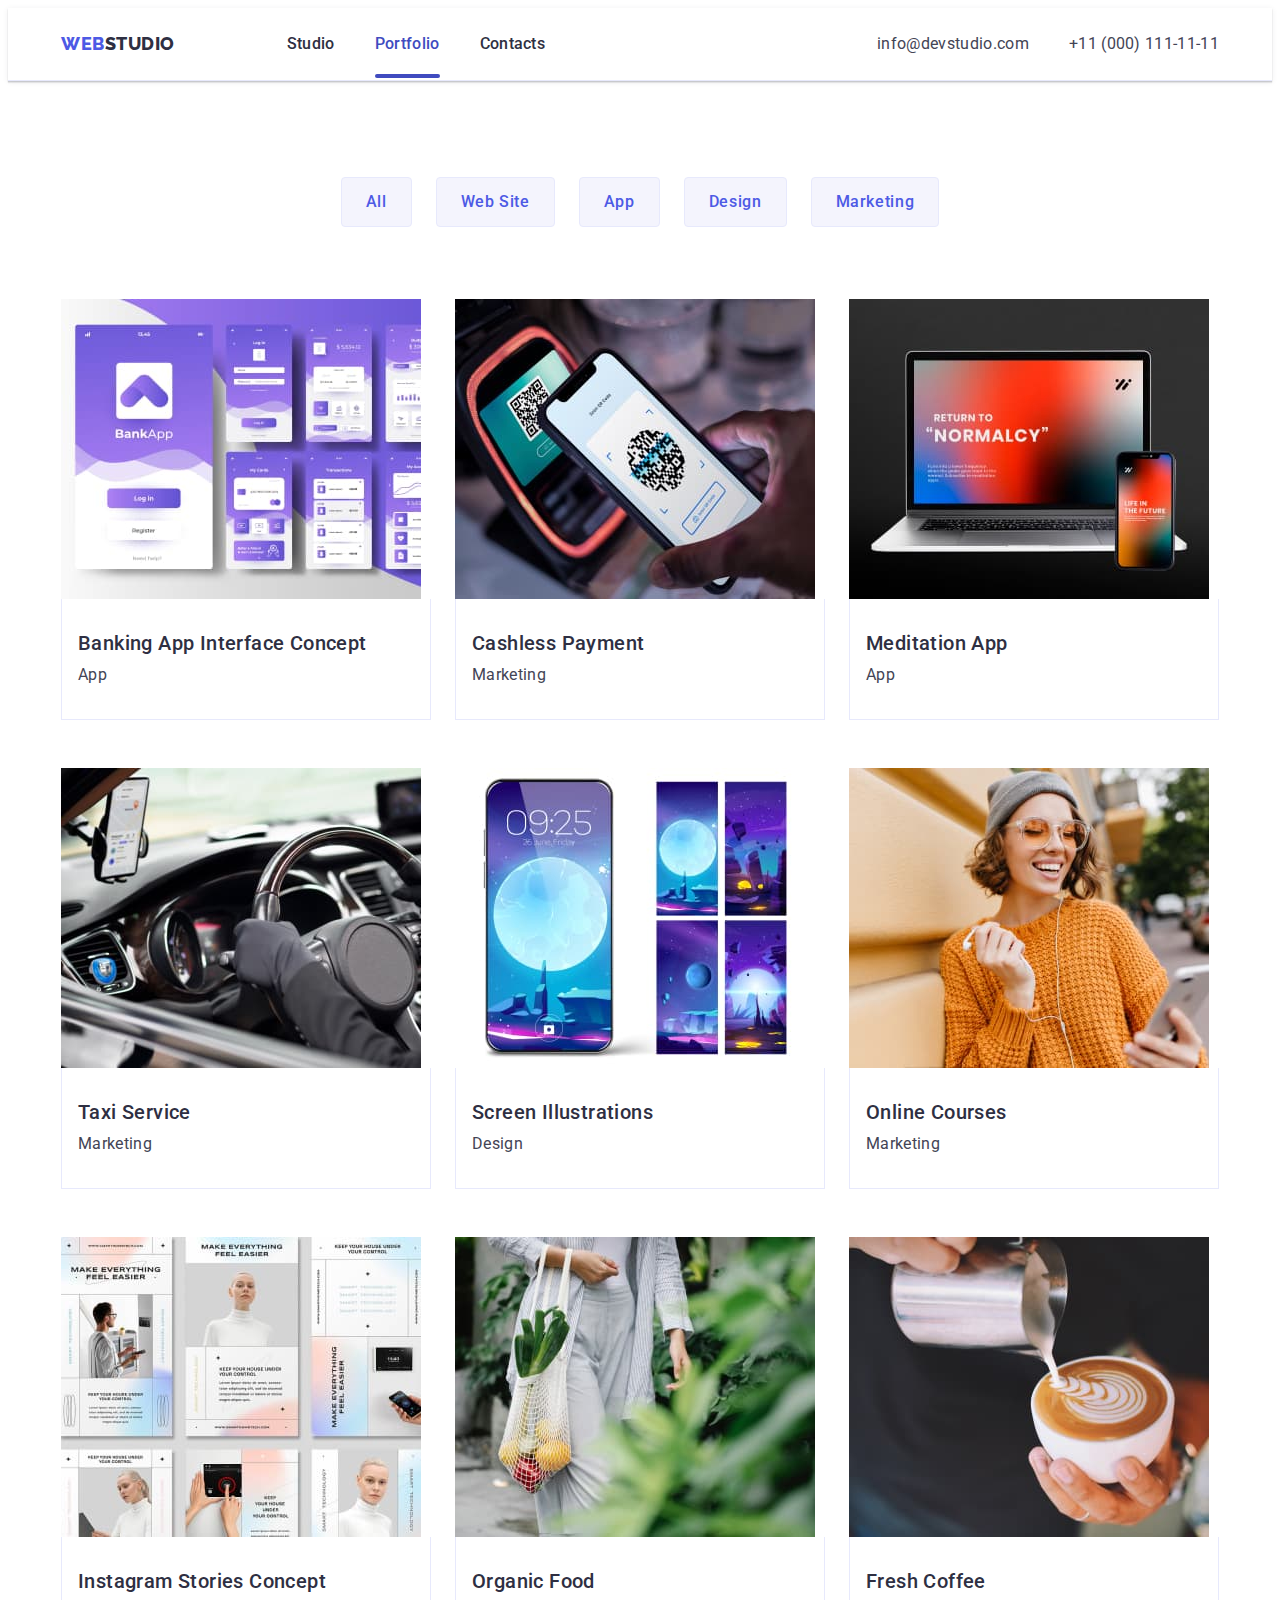
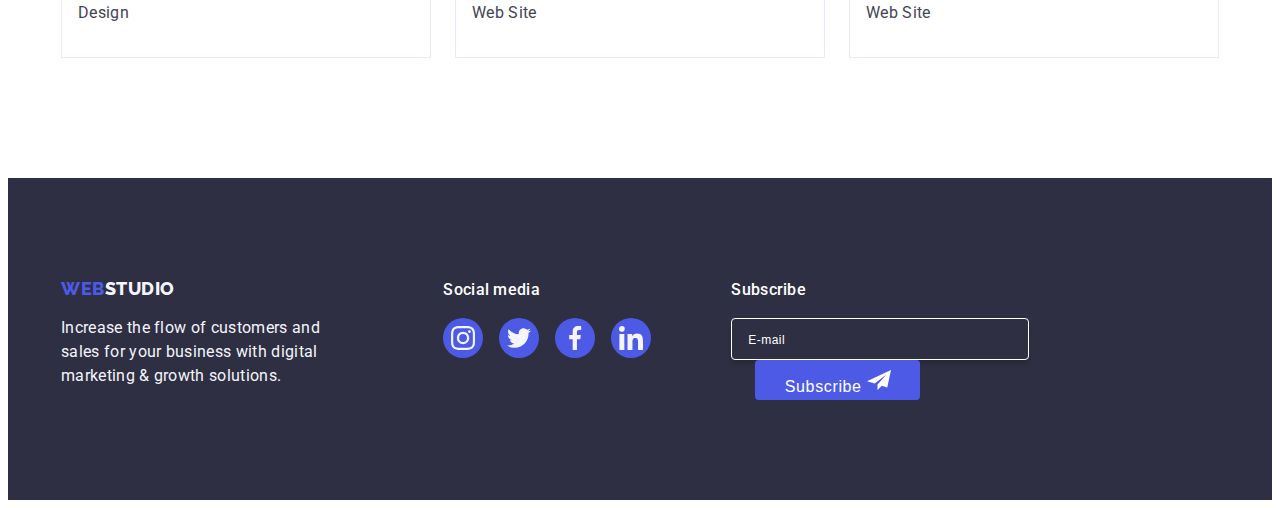
==== portfolio.html @ b5b1d452 "1" ====
<!DOCTYPE html>
<html lang="en">

<head>
    <meta charset="UTF-8">
    <meta http-equiv="X-UA-Compatible" content="IE=edge">
    <meta name="viewport" content="width=device-width, initial-scale=1.0">
    <title>WEBSTUDIO</title>
    <link rel="stylesheet" href="https://cdnjs.cloudflare.com/ajax/libs/modern-normalize/2.0.0/modern-normalize.min.css"
        integrity="sha512-4xo8blKMVCiXpTaLzQSLSw3KFOVPWhm/TRtuPVc4WG6kUgjH6J03IBuG7JZPkcWMxJ5huwaBpOpnwYElP/m6wg=="
        crossorigin="anonymous" referrerpolicy="no-referrer">

    <link rel="preconnect" href="https://fonts.googleapis.com">

    <link rel="preconnect" href="https://fonts.gstatic.com" crossorigin>

    <link href="https://fonts.googleapis.com/css2?family=Montserrat&family=Roboto:wght@400;500;700&display=swap"
        rel="stylesheet">

    <link
        href="https://fonts.googleapis.com/css2?family=Montserrat&family=Raleway&family=Roboto:wght@400;500;700&display=swap"
        rel="stylesheet">

    <link rel="preconnect" href="https://fonts.googleapis.com">

    <link rel="preconnect" href="https://fonts.gstatic.com" crossorigin>

    <link
        href="https://fonts.googleapis.com/css2?family=Montserrat&family=Raleway:wght@400;800&family=Roboto:wght@400;500;700&display=swap"
        rel="stylesheet">

    <link rel="stylesheet" href="./css/styles.css">

</head>

<body>
    <header class="header">
        <div class="container header-container">
            <nav class="header-navigation">
                <a href="./index.html" class="link header-logo-accent">Web<span
                        class="logo-accent-white header-logo-noaccent">Studio</span></a>
                <ul class="list header-menu">
                    <li class="header-menu-item">
                        <a class="header-menu-item link" href="./index.html">Studio</a>
                    </li>
                    <li class="header-menu-item">
                        <a class=" link studio" href="./portfolio.html">Portfolio</a>
                    </li>
                    <li class="header-menu-item">
                        <a class="header-menu-item link" href="">Contacts</a>
                    </li>
                </ul>
            </nav>
            <address class="address-menu-item">
                <ul class="list header-adress">
                    <li class="header-menu-info">
                        <a class="header-menu-info link" href="mailto:info@devstudio.com">
                            info@devstudio.com
                        </a>
                    </li>
                    <li class="header-menu-info">
                        <a class="header-menu-info link" href="tel:+110001111111">
                            +11 (000) 111-11-11
                        </a>
                    </li>
                </ul>
            </address>
        </div>
    </header>
    <main>
        <section class="cont-port">
            <div class="container">
                <h1 class="visually-hidden">INFO</h1>
                <ul class="list btn-item">
                    <li class="btn-item-link">
                        <button type="button" class="text-button">All</button>
                    </li>
                    <li class="btn-item-link">
                        <button type="button" class="text-button">Web Site</button>
                    </li>
                    <li class="btn-item-link">
                        <button type="button" class="text-button">App</button>
                    </li>
                    <li class="btn-item-link">
                        <button type="button" class="text-button">Design</button>
                    </li>
                    <li class="btn-item-link">
                        <button type="button" class="text-button">Marketing</button>
                    </li>
                </ul>
                <ul class="list img-list">
                    <li class="img-box">
                        <a href="" class="link item-block">
                            <div class="img-box-accent">
                                <img src="./images/1.jpg" width="360" height="300" alt="App">
                                <p class="cover-text">14 Stylish and User-Friendly App Design Concepts · Task Manager
                                    App · Calorie Tracker App · Exotic
                                    Fruit Ecommerce App ·
                                    Cloud Storage App</p>
                            </div>
                            <div class="cont-info">
                                <h2 class="title-h-port">Banking App Interface Concept</h2>
                                <p class="text-p-port">App</p>
                            </div>
                        </a>
                    </li>
                    <li class="img-box">
                        <a href="" class="link item-block">
                            <div class="img-box-accent">
                                <img src="./images/2.jpg" width="360" height="300" alt="Marketing">
                                <p class="cover-text">14 Stylish and User-Friendly App Design Concepts · Task Manager
                                    App · Calorie Tracker App · Exotic Fruit Ecommerce App ·
                                    Cloud Storage App</p>
                            </div>
                            <div class="cont-info">
                                <h2 class="title-h-port">Cashless Payment</h2>
                                <p class="text-p-port">Marketing</p>
                            </div>
                        </a>
                    </li>
                    <li class="img-box">
                        <a href="" class="link item-block">
                            <div class="img-box-accent">
                                <img src="./images/3.jpg" width="360" height="300" alt="App">
                                <p class="cover-text">14 Stylish and User-Friendly App Design Concepts · Task Manager
                                    App · Calorie Tracker App · Exotic
                                    Fruit Ecommerce App ·
                                    Cloud Storage App</p>
                            </div>
                            <div class="cont-info">
                                <h2 class="title-h-port">Meditation App</h2>
                                <p class="text-p-port">App</p>
                            </div>
                        </a>
                    </li>
                    <li class="img-box">
                        <a href="" class="link item-block">
                            <div class="img-box-accent">
                                <img src="./images/4.jpg" width="360" height="300" alt="Marketing">
                                <p class="cover-text">14 Stylish and User-Friendly App Design Concepts · Task Manager
                                    App · Calorie Tracker App · Exotic
                                    Fruit Ecommerce App ·
                                    Cloud Storage App</p>
                            </div>
                            <div class="cont-info">
                                <h2 class="title-h-port">Taxi Service</h2>
                                <p class="text-p-port">Marketing</p>
                            </div>
                        </a>
                    </li>
                    <li class="img-box">
                        <a href="" class="link item-block">
                            <div class="img-box-accent">
                                <img src="./images/5.jpg" width="360" height="300" alt="Design">
                                <p class="cover-text">14 Stylish and User-Friendly App Design Concepts · Task Manager
                                    App · Calorie Tracker App · Exotic
                                    Fruit Ecommerce App ·
                                    Cloud Storage App</p>
                            </div>
                            <div class="cont-info">
                                <h2 class="title-h-port">Screen Illustrations</h2>
                                <p class="text-p-port">Design</p>
                            </div>
                        </a>
                    </li>
                    <li class="img-box">
                        <a href="" class="link item-block">
                            <div class="img-box-accent">
                                <img src="./images/6.jpg" width="360" height="300" alt="Marketing">
                                <p class="cover-text">14 Stylish and User-Friendly App Design Concepts · Task Manager
                                    App · Calorie Tracker App · Exotic
                                    Fruit Ecommerce App ·
                                    Cloud Storage App</p>
                            </div>
                            <div class="cont-info">
                                <h2 class="title-h-port">Online Courses</h2>
                                <p class="text-p-port">Marketing</p>
                            </div>
                        </a>
                    </li>
                    <li class="img-box">
                        <a href="" class="link item-block">
                            <div class="img-box-accent">
                                <img src="./images/7.jpg" width="360" height="300" alt="Desing">
                                <p class="cover-text">14 Stylish and User-Friendly App Design Concepts · Task Manager
                                    App · Calorie Tracker App · Exotic
                                    Fruit Ecommerce App ·
                                    Cloud Storage App</p>
                            </div>
                            <div class="cont-info">
                                <h2 class="title-h-port">Instagram Stories Concept</h2>
                                <p class="text-p-port">Design</p>
                            </div>
                        </a>
                    </li>
                    <li class="img-box">
                        <a href="" class="link item-block">
                            <div class="img-box-accent">
                                <img src="./images/8.jpg" width="360" height="300" alt="Web Site">
                                <p class="cover-text">14 Stylish and User-Friendly App Design Concepts · Task Manager
                                    App · Calorie Tracker App · Exotic
                                    Fruit Ecommerce App ·
                                    Cloud Storage App</p>
                            </div>
                            <div class="cont-info">
                                <h2 class="title-h-port">Organic Food</h2>
                                <p class="text-p-port">Web Site</p>
                            </div>
                        </a>
                    </li>
                    <li class="img-box">
                        <a href="" class="link item-block">
                            <div class="img-box-accent">
                                <img src="./images/9.jpg" width="360" height="300" alt="Web Site">
                                <p class="cover-text">14 Stylish and User-Friendly App Design Concepts · Task Manager
                                    App · Calorie Tracker App · Exotic
                                    Fruit Ecommerce App ·
                                    Cloud Storage App</p>
                            </div>
                            <div class="cont-info">
                                <h2 class="title-h-port">Fresh Coffee</h2>
                                <p class="text-p-port">Web Site</p>
                            </div>
                        </a>
                    </li>
                </ul>
            </div>
        </section>
    </main>

    <footer class="footer-item">
        <div class="container container-footer">
            <div class="footer">
                <a href="./index.html" class="link footer-logo-accent">Web<span class="footer-logo">Studio</span></a>
                <p class="footer-text">Increase the flow of customers and sales for your business with digital marketing
                    &
                    growth solutions.</p>
            </div>
            <div class="footer-socials">
                <p class="footer-title">Social media</p>
                <ul class="list socials-icon-item">
                    <li class="footer-icons-link">
                        <a href="instagram" class="link socials-link">
                            <svg class="socials-icons" width="24" height="24">
                                <use href="./images/icons.svg#icon-instagram"></use>
                            </svg>
                        </a>
                    </li>
                    <li class="footer-icons-link">
                        <a href="twitter" class="link socials-link">
                            <svg class="socials-icons" width="24" height="24">
                                <use href="./images/icons.svg#icon-twitter"></use>
                            </svg>

                        </a>
                    </li>
                    <li class="footer-icons-link">
                        <a href="facebook" class="link socials-link">
                            <svg class="socials-icons" width="24" height="24">
                                <use href="./images/icons.svg#icon-facebook"></use>
                            </svg>
                        </a>
                    </li>
                    <li class="footer-icons-link">
                        <a href="linkedin" class="link socials-link">
                            <svg class="socials-icons" width="24" height="24">
                                <use href="./images/icons.svg#icon-linkedin"></use>
                            </svg>
                        </a>
                    </li>
                </ul>
            </div>
            <div class="footer-bottom">
                <p class="footer-title">Subscribe</p>
                <form class="footer-form">
                    <input type="email" name="footer-email" id="footer-email" class="footer-input" placeholder="E-mail">
                    <button type="submit" class="footer-form-btn">
                        Subscribe
                        <svg class="icon-telegram" width="24" height="24">
                            <use href="./images/icons.svg#icon-telegram"></use>
                        </svg>
                    </button>
                </form>

            </div>
        </div>
    </footer>
</body>

</html>
---- css/styles.css ----
:root {
    --iris: #4D5AE5;
    --navyblue: #2E2F42;
    --slate: #434455;
    --white: #FFFFFF;
    --cloud: #F4F4FD;
}

p,
h1,
h2,
h3,
h4,
h5,
h6 {
    margin-top: 0;
    margin-bottom: 0;
}

ul,
ol {
    margin-top: 0;
    margin-bottom: 0;
    padding-left: 0;
}

body {
    font-family: "Roboto", sans-serif;
    color: #434455;
    background-color: #FFFFFF;
}

.container {
    width: 100%;
    max-width: 1158px;
    padding-left: 15px;
    padding-right: 15px;
    margin: 0 auto;
    /*outline: 2px solid red;*/
}

.link {
    text-decoration: none;
}

.list {
    list-style: none;
}

img {
    display: block;
}

.visually-hidden {
    position: absolute;
    width: 1px;
    height: 1px;
    margin: -1px;
    border: 0;
    padding: 0;
    white-space: nowrap;
    clip-path: inset(100%);
    clip: rect(0 0 0 0);
    overflow: hidden;
    margin-bottom: 8px;
}

/* HEADER */

.header {
    border-bottom: 1px solid #e7e9fc;
    box-shadow: 0px 2px 1px rgba(46, 47, 66, 0.08),
        0px 1px 1px rgba(46, 47, 66, 0.16),
        0px 1px 6px rgba(46, 47, 66, 0.08);
}

.header-logo-noaccent {
    color: #f4f4fd;
    font-size: 18px;
    font-family: "Raleway", sans-serif;
    font-weight: 800;
    line-height: 1.17;
    letter-spacing: 0.03em;
    text-transform: uppercase;
}

.logo-accent-white {
    color: var(--navyblue)
}

.header-logo-accent {
    color: #4D5AE5;
    font-size: 18px;
    font-family: "Raleway", sans-serif;
    font-weight: 800;
    line-height: 1.17;
    letter-spacing: 0.03em;
    text-transform: uppercase;
    margin-right: 76px;
}

.header-container {
    display: flex;
    align-items: center;
    gap: 332px;


}

.header-navigation {
    display: flex;
    align-items: center;
    flex-grow: 1;
    justify-content: space-between;
}

.header-menu {
    display: flex;
    gap: 40px;
}

.studio {
    position: relative;
    color: #404bbf;
    font-size: 16px;
    font-weight: 500;
    line-height: 1.5;
    letter-spacing: 0.02em;
    padding: 24px 0;
    transition: color 250ms cubic-bezier(0.4, 0, 0.2, 1);
}

.studio::after {
    content: "";
    position: absolute;
    bottom: -1px;
    left: 0;
    height: 4px;
    width: 100%;
    border-radius: 2px;
    background-color: #404BBF;
}

.header-adress {
    display: flex;
    gap: 40px;
}

.header-menu-item {
    color: #2E2F42;
    font-size: 16px;
    font-weight: 500;
    line-height: 1.5;
    letter-spacing: 0.02em;
    padding: 24px 0;
    transition: color 250ms cubic-bezier(0.4, 0, 0.2, 1);
}

.header-menu-item:hover {
    color: #404bbf;
}

.header-menu-item:focus {
    color: #404bbf;
}

.header-menu-info {
    color: #434455;
    font-size: 16px;
    font-family: Roboto;
    line-height: 1.5;
    letter-spacing: 0.02em;
    transition: color 250ms cubic-bezier(0.4, 0, 0.2, 1);
}

.header-menu-info:hover {
    color: #404bbf;
}

.header-menu-info:focus {
    color: #404bbf;
}

.address-menu-item {
    font-style: normal;
}

/* HERO */

.container-hero {
    text-align: center;

}

.hero {
    background-color: #2E2F42;
    padding: 188px 0;
    background-image: linear-gradient(rgba(46, 47, 66, 0.7), rgba(46, 47, 66, 0.7)), url(../images/people-office.jpg);
    background-size: cover;
    max-width: 1440px;
    background-repeat: no-repeat;
    background-position: center;
    margin: 0 auto;
}

.hero-title {
    color: #FFF;
    font-size: 56px;
    font-weight: 700;
    line-height: 1.07;
    letter-spacing: 0.02em;
    max-width: 496px;
    margin: 0 auto;
    margin-bottom: 48px;
    border-radius: 4px;
}

.hero-btn {
    color: #FFF;
    font-family: "Roboto", sans-serif;
    font-size: 16px;
    font-weight: 500;
    line-height: 1.5;
    letter-spacing: 0.04em;
    background-color: #4D5AE5;
    cursor: pointer;
    padding: 16px 32px;
    border: none;
    display: block;
    margin: 0 auto;
    min-width: 169px;
    height: 56px;
    border-radius: 4px;
    transition: background-color 250ms cubic-bezier(0.4, 0, 0.2, 1);
}

.hero-btn:hover {
    background-color: #404BBF;
}

.hero-btn:focus {
    background-color: #404BBF;
}

/* ADVENTAGES */

.container-adventages {}

.adventages {
    padding-top: 120px;
    padding-bottom: 120px;

}

.adventages-list {
    width: 100%;
    display: flex;
    gap: 24px;
}


.adventages-item {
    width: calc((100% - 3 * 24px) / 4);

}

.adventages-subtitle {
    color: #2E2F42;
    font-size: 20px;
    font-weight: 500;
    line-height: 1.2;
    letter-spacing: 0.02em;
    margin-bottom: 8px;
}

.adventages-item-text {
    color: #434455;
    text-shadow: 0px 4px 4px 0px rgba(0, 0, 0, 0.25);
    font-size: 16px;
    line-height: 1.5;
    letter-spacing: 0.02em;

}

.adventages-block {
    width: 264px;
    height: 112px;
    flex-shrink: 0;
    border-radius: 4px;
    background: #F4F4FD;
    display: flex;
    justify-content: center;
    align-items: center;
    margin-bottom: 8px;
}


/* WORK */

.work {
    padding-bottom: 120px;
}

.work-title {
    color: #2E2F42;
    text-align: center;
    font-size: 36px;
    font-weight: 700;
    line-height: 1.11;
    letter-spacing: 0.02em;
    text-transform: capitalize;
    max-width: 325px;
    margin: 0 auto;
    margin-bottom: 72px;
    gap: 24px;
}

.work-item {
    width: calc((100% - 3 * 16px) / 3);
}

.work-menu {
    display: flex;

    gap: 24px;
}

/* TEAM */

.team {
    background-color: #F4F4FD;
    padding: 120px 0;
}

.team-title {
    color: #2E2F42;
    text-align: center;
    font-size: 36px;
    font-weight: 700;
    line-height: 1.11;
    letter-spacing: 0.02em;
    text-transform: capitalize;
    background-color: #F4F4FD;

    margin-bottom: 72px;
}

.team-list {
    display: flex;
    gap: 24px;
    border-radius: 0px 0px 4px 4px;
}

.team-list-item {
    background-color: #FFFFFF;
    width: calc((100%-3*24) / 4);
    border-radius: 0px 0px 4px 4px;
    box-shadow: 0px 1px 6px rgba(46, 47, 66, 0.08),
        0px 1px 1px rgba(46, 47, 66, 0.16),
        0px 2px 1px rgba(46, 47, 66, 0.08);
}

.team-name {
    padding: 32px 0px;
}

.socials-icon-item-teams {
    display: flex;
    gap: 24px;
    flex-shrink: 0;
    align-self: flex-end;
    margin-top: 8px;
    align-items: center;
    justify-content: center;

}

.socials-icons {
    fill: #f4f4fd;
}

.team-link {}

.socials-team-link {
    width: 40px;
    height: 40px;
    background-color: #4D5AE5;
    display: flex;
    align-items: center;
    justify-content: center;
    border-radius: 50%;
    transition: background-color 250ms cubic-bezier(0.4, 0, 0.2, 1);
}

.socials-team-link:hover {
    background-color: #404BBF;
}

.socials-team-link:focus {
    background-color: #404BBF;
}


.title-h {
    color: #2E2F42;
    text-align: center;
    font-size: 20px;
    font-weight: 500;
    line-height: 1.2;
    letter-spacing: 0.02em;
    margin-bottom: 8px;

}

.text-p {
    color: #434455;
    font-size: 16px;
    line-height: 1.5;
    letter-spacing: 0.02em;
    text-align: center;
}

/*customers*/

.customers {
    background-color: #FFF;
    padding: 120px 0;
}

.customers-title {
    color: #2E2F42;
    text-align: center;
    font-size: 36px;
    font-weight: 700;
    line-height: 1.11;
    letter-spacing: 0.02em;
    text-transform: capitalize;
    background-color: #FFF;
    margin-bottom: 72px;
}

.companies {
    width: 100%;
    height: 100%;
    border: 1px solid #8e8f99;
    border-radius: 4px;
    display: flex;
    justify-content: center;
    align-items: center;
    color: #8e8f99;
    transition: border-color 250ms cubic-bezier(0.4, 0, 0.2, 1),
        color 250ms cubic-bezier(0.4, 0, 0.2, 1);

}

.companies:hover {
    color: #404bbf;
    border-color: #404BBF;
}

.companies:focus {
    color: #404bbf;
    border-color: #404BBF;
}

.customers-block {
    width: 168px;
    height: 88px;
}

.customers-list {
    display: flex;
    gap: 24px;
}

.customers-icon {
    fill: currentColor;
}


/* FOOTER */

.container-footer {
    align-items: baseline;
    display: flex;

}

.footer {
    margin-right: 120px;
}

.footer-item {
    background-color: #2E2F42;
    padding: 100px 0;
}

.footer-logo {
    color: #F4F4FD;
    font-size: 18px;
    font-family: Raleway;
    font-weight: 800;
    line-height: 1.16;
    letter-spacing: 0.03em;
    text-transform: uppercase;
    display: inline-block;
}

.footer-logo-accent {
    color: #4D5AE5;
    font-size: 18px;
    font-family: Raleway;
    font-weight: 800;
    line-height: 1.16;
    letter-spacing: 0.03em;
    text-transform: uppercase;
    display: inline-block;
    margin-bottom: 16px;

}

.footer-text {
    color: #F4F4FD;
    font-size: 16px;
    line-height: 1.5;
    letter-spacing: 0.02em;
    max-width: 264px;

}

.footer-title {
    color: #FFF;
    font-weight: 500;
    font-size: 16px;
    line-height: 1.5;
    letter-spacing: 0.02em;
    margin-bottom: 16px;
}

.footer-socials {}

.socials-link {
    width: 40px;
    height: 40px;
    background-color: #4D5AE5;
    display: flex;
    align-items: center;
    justify-content: center;
    border-radius: 50%;
    transition: background-color 250ms cubic-bezier(0.4, 0, 0.2, 1);
}

.socials-link:hover {
    background-color: #31D0AA;
}

.socials-link:focus {
    background-color: #31D0AA;
}

.socials-icon-item {
    display: flex;
    gap: 16px;
    flex-shrink: 0;
    align-self: flex-end;
    margin-top: 16px;

}

.footer-bottom {
    margin-left: 80px;
}

.footer-input {
    width: 264px;
    height: 40px;
    flex-shrink: 0;
    border-radius: 4px;
    border: 1px solid #FFF;
    box-shadow: 0px 4px 4px 0px rgba(0, 0, 0, 0.15);
    background-color: transparent;
    padding: 0 16px;

}

.footer-input::placeholder {
    color: #FFF;
    font-size: 12px;
    line-height: 2;
    letter-spacing: 0.04em;

}

.footer-form-btn {
    margin-left: 24px;
    padding: 8px 24px;
    justify-content: center;
    align-items: center;
    gap: 16px;
    color: #FFF;
    font-size: 16px;
    line-height: 1.5;
    letter-spacing: 0.04em;
    border-radius: 4px;
    background: #4D5AE5;
    border: none;
    width: 165px;
    height: 40px;
}

.footer-form-btn:hover {
    background-color: #404BBF;
}

.footer-form-btn:focus {
    background-color: #404BBF;
}

/* PORTFOLIO */

.cont-port {
    padding: 96px 0 120px 0;
}

.btn-item {
    display: flex;
    align-items: flex-start;
    width: calc((100% - 4*24) / 5);
    gap: 24px;
    justify-content: center;
    margin: 0 auto;
    margin-bottom: 72px;

}

.btn-item-link {}

.text-button {
    color: #4D5AE5;
    font-family: "Roboto", sans-serif;
    font-size: 16px;
    font-weight: 500;
    line-height: 1.5;
    letter-spacing: 0.04em;
    background-color: #F4F4FD;
    cursor: pointer;
    border-radius: 4px;
    border: 1px solid #E7E9FC;
    padding: 12px 24px;
    transition: color 250ms cubic-bezier(0.4, 0, 0.2, 1),
        background-color 250ms cubic-bezier(0.4, 0, 0.2, 1),
        border-color 250ms cubic-bezier(0.4, 0, 0.2, 1),
        box-shadow 250ms cubic-bezier(0.4, 0, 0.2, 1);
}

.text-button:hover {
    background-color: #404BBF;
    color: #FFF;
    text-align: center;
    border: 1px solid transparent;
    box-shadow: 0px 3px 1px rgba(0, 0, 0, 0.1), 0px 2px 1px rgba(0, 0, 0, 0.08), 0px 2px 2px rgba(0, 0, 0, 0.12);
}

.text-button:focus {
    background-color: #404BBF;
    color: #FFF;
    text-align: center;
    border: 1px solid transparent;
    box-shadow: 0px 3px 1px rgba(0, 0, 0, 0.1), 0px 2px 1px rgba(0, 0, 0, 0.08), 0px 2px 2px rgba(0, 0, 0, 0.12);
}

.item-block {
    display: block;
    transition: box-shadow 250ms cubic-bezier(0.4, 0, 0.2, 1);
}

.item-block:hover {
    box-shadow: 0px 1px 6px rgba(46, 47, 66, 0.08), 0px 1px 1px rgba(46, 47, 66, 0.16), 0px 2px 1px rgba(46, 47, 66, 0.08);
}

.item-block:focus {
    box-shadow: 0px 1px 6px rgba(46, 47, 66, 0.08), 0px 1px 1px rgba(46, 47, 66, 0.16), 0px 2px 1px rgba(46, 47, 66, 0.08);
}

.img-list {
    display: flex;
    flex-wrap: wrap;
    row-gap: 48px;
    ;
    column-gap: 24px;
}


.img-box {
    width: calc((100% - 48px) / 3);
    justify-content: center;
    position: relative;
    overflow: hidden;

}

.img-box-accent {
    position: relative;
    overflow: hidden;
}

.item-block:hover .cover-text {
    transform: translateY(0);
}

.item-block:focus .cover-text {
    transform: translateY(0);
}

.cont-info {
    padding: 32px 16px;
    border: 1px solid #e7e9fc;
    border-top: none;


}


.title-h-port {
    color: #2E2F42;
    font-size: 20px;
    font-weight: 500;
    line-height: 1.2;
    letter-spacing: 0.02em;
    margin-bottom: 8px;
}

.text-p-port {
    color: #434455;
    font-size: 16px;
    line-height: 1.5;
    letter-spacing: 0.02em;
}

.cover-text {
    position: absolute;
    top: 0;
    padding: 40px 32px;
    font-size: 16px;
    line-height: 1.5;
    letter-spacing: 0.02em;
    color: #F4F4FD;
    background-color: #4D5AE5;
    width: 100%;
    height: 100%;
    transform: translateY(100%);
    transition: transform 250ms cubic-bezier(0.4, 0, 0.2, 1);


}

/*MODAL*/

.backdrop {
    position: fixed;
    top: 0;
    width: 100%;
    height: 100%;
    background-color: rgba(46, 47, 66, 0.4);
    transition: opacity 250ms cubic-bezier(0.4, 0, 0.2, 1), visibility 250ms cubic-bezier(0.4, 0, 0.2, 1);


}

.modal {
    width: 408px;
    min-height: 584px;
    background-color: #fcfcfc;
    border-radius: 4px;
    position: absolute;
    left: 50%;
    top: 50%;
    transform: translate(-50%, -50%) scale(1);
    box-shadow: 0px 1px 1px rgba(0, 0, 0, 0.14), 0px 1px 3px rgba(0, 0, 0, 0.12), 0px 2px 1px rgba(0, 0, 0, 0.2);
    transition: transform 250ms cubic-bezier(0.4, 0, 0.2, 1);
    padding: 72px 24px 24px 24px;
}

.backdrop.is-hidden .modal {
    transform: translate(-50%, -50%) scale(0);
}

.modal-btn {
    border: none;
    background: none;
    width: 24px;
    height: 24px;
    position: absolute;
    top: 24px;
    right: 24px;
    cursor: pointer;
    border: 1px solid rgba(0, 0, 0, 0.1);
    padding: 0;
    transition: background-color 250ms cubic-bezier(0.4, 0, 0.2, 1), border 250ms cubic-bezier(0.4, 0, 0.2, 1);
}

.modal-btn:hover {
    background-color: #404bbf;
    border: none;
}

.modal-btn:focus {
    background-color: #404bbf;
    border: none;
}

.modal-fon {
    width: 24px;
    height: 24px;
    background-color: #E7E9FC;
    display: flex;
    align-items: center;
    justify-content: center;
    border-radius: 50%;
}

.modal-title {
    display: flex;
    align-items: center;
    justify-content: center;
    color: #2E2F42;
    font-size: 16px;
    font-weight: 500;
    line-height: 1.5;
    letter-spacing: -0.02em;
    margin-bottom: 16px;

}

.modal-input {
    border-radius: 4px;
    border: 1px solid rgba(46, 47, 66, 0.40);
    width: 100%;
    height: 40px;
    outline: transparent;
    padding: 0 10px 0 38px;
}

.modal-input:focus {
    border-color: #4D5AE5;
}

.modal-input:focus+.modal-input-icon {
    fill: #4D5AE5;
}

.input-label {
    display: inline-block;
    color: #8E8F99;
    font-size: 12px;
    line-height: 1.16;
    letter-spacing: -0.04em;
    margin-bottom: 4px;
}

.modal-input-icon {
    position: absolute;
    left: 16px;
    top: 50%;
    transform: translateY(-50%);
}

.modal-field {
    margin-bottom: 8px;
}

.input-wrap {
    position: relative;
}

.modal-textarea {
    border-radius: 4px;
    border: 1px solid rgba(46, 47, 66, 0.40);
    width: 100%;
    height: 120px;
    outline: transparent;
    padding: 8px 16px;
    resize: none;
}

.modal-textarea::placeholder {
    color: rgba(46, 47, 66, 0.40);
    font-size: 12px;
    line-height: 1.16;
    letter-spacing: 0.04em;
}

.modal-check {}

.check-text {
    color: #8E8F99;
    font-size: 12px;
    line-height: 1.16;
    letter-spacing: 0.04em;
    display: inline-flex;
    align-items: center;

}

.check-text span {
    display: flex;
    align-items: center;
    justify-content: center;
    width: 16px;
    height: 16px;
    border-radius: 2px;
    border: 1px solid rgba(46, 47, 66, 0.40);
    margin-right: 8px;
    fill: transparent;
}

.check-icon {}

.modal-check:checked+.check-text span {
    background-color: #404BBF;
    border: none;
    fill: #F4F4FD;
}

.modal-check:focus+.check-text span {
    border-color: #404BBF;
}

.privacy-link {
    color: #4D5AE5;
    font-size: 12px;
    line-height: 1.33;
    letter-spacing: 0.04em;
    text-decoration-line: underline;
}

.modal-btn-send {
    display: block;
    margin: 0 auto;
    padding: 16px 32px;
    border-radius: 4px;
    background: #4D5AE5;
    box-shadow: 0px 4px 4px 0px rgba(0, 0, 0, 0.15);
    border: none;
    min-width: 169px;
    color: #FFF;
    font-size: 16px;
    line-height: 1.5;
    letter-spacing: 0.04em;
    margin-top: 24px;
}

.modal-btn-send:hover {
    background-color: #404BBF;
}

.modal-btn-send:focus {
    background-color: #404BBF;
}

.icon-close {
    transition: fill 250ms cubic-bezier(0.4, 0, 0.2, 1);
}

.modal-btn:is(:hover, :focus) .icon-close {
    fill: #ffffff;
}

.is-hidden {
    opacity: 0;
    visibility: hidden;
}
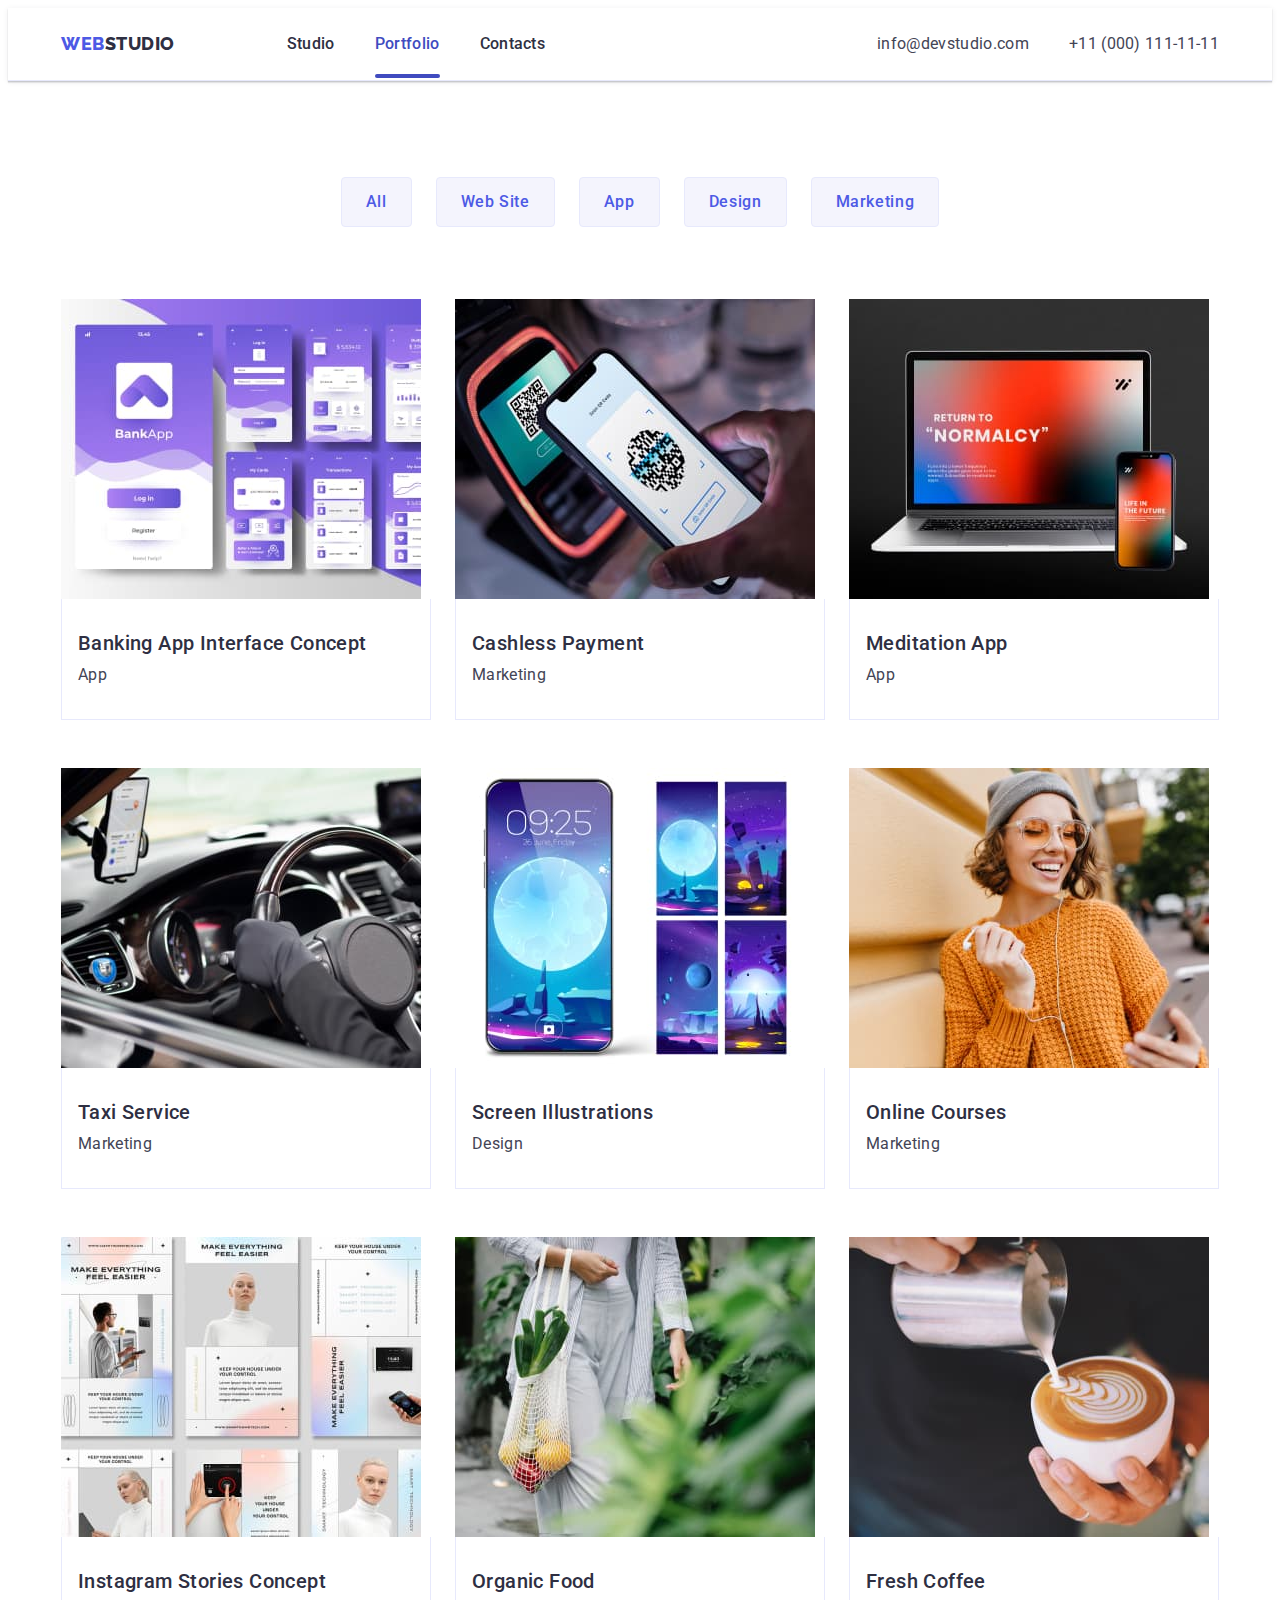
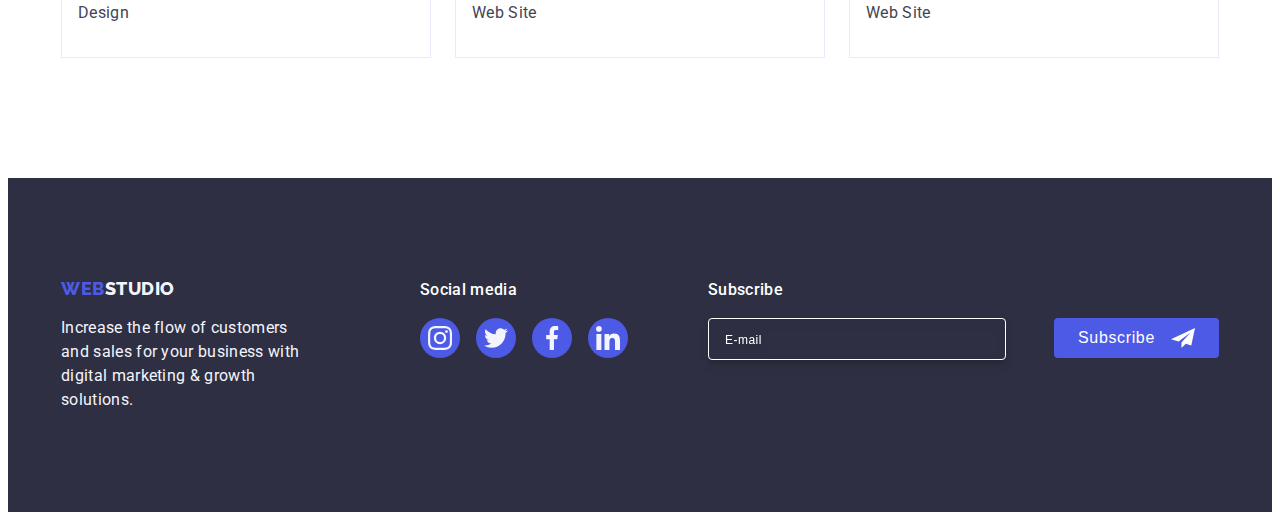
==== commit 2c14dbdc: "footer" ====
--- a/portfolio.html
+++ b/portfolio.html
@@ -251,7 +251,7 @@
                             <svg class="socials-icons" width="24" height="24">
                                 <use href="./images/icons.svg#icon-twitter"></use>
                             </svg>
-
+    
                         </a>
                     </li>
                     <li class="footer-icons-link">
@@ -273,7 +273,11 @@
             <div class="footer-bottom">
                 <p class="footer-title">Subscribe</p>
                 <form class="footer-form">
-                    <input type="email" name="footer-email" id="footer-email" class="footer-input" placeholder="E-mail">
+                    <div class="footer-input-wrap">
+                        <label for="fotter-email" class="footer-label"></label>
+                        <input type="email" name="footer-email" id="footer-email" class="footer-input"
+                            placeholder="E-mail" />
+                    </div>
                     <button type="submit" class="footer-form-btn">
                         Subscribe
                         <svg class="icon-telegram" width="24" height="24">
@@ -281,7 +285,6 @@
                         </svg>
                     </button>
                 </form>
-
             </div>
         </div>
     </footer>
--- a/css/styles.css
+++ b/css/styles.css
@@ -571,6 +571,11 @@
     margin-left: 80px;
 }
 
+.footer-form {
+    display: flex;
+    gap: 24px;
+}
+
 .footer-input {
     width: 264px;
     height: 40px;
@@ -580,6 +585,16 @@
     box-shadow: 0px 4px 4px 0px rgba(0, 0, 0, 0.15);
     background-color: transparent;
     padding: 0 16px;
+    filter: drop-shadow(0px 4px 4px rgba(0, 0, 0, 0.15));
+}
+
+.footer-input-wrap {
+    position: relative;
+}
+
+.fotter-label {
+    position: absolute;
+    
 
 }
 
@@ -594,9 +609,9 @@
 .footer-form-btn {
     margin-left: 24px;
     padding: 8px 24px;
-    justify-content: center;
-    align-items: center;
-    gap: 16px;
+    display: flex;
+    justify-content: center;
+    align-items: center;
     color: #FFF;
     font-size: 16px;
     line-height: 1.5;
@@ -604,8 +619,14 @@
     border-radius: 4px;
     background: #4D5AE5;
     border: none;
-    width: 165px;
+    min-width: 165px;
     height: 40px;
+    font-weight: 500;
+    cursor: pointer;
+}
+
+.icon-telegram {
+    margin-left: 16px;
 }
 
 .footer-form-btn:hover {
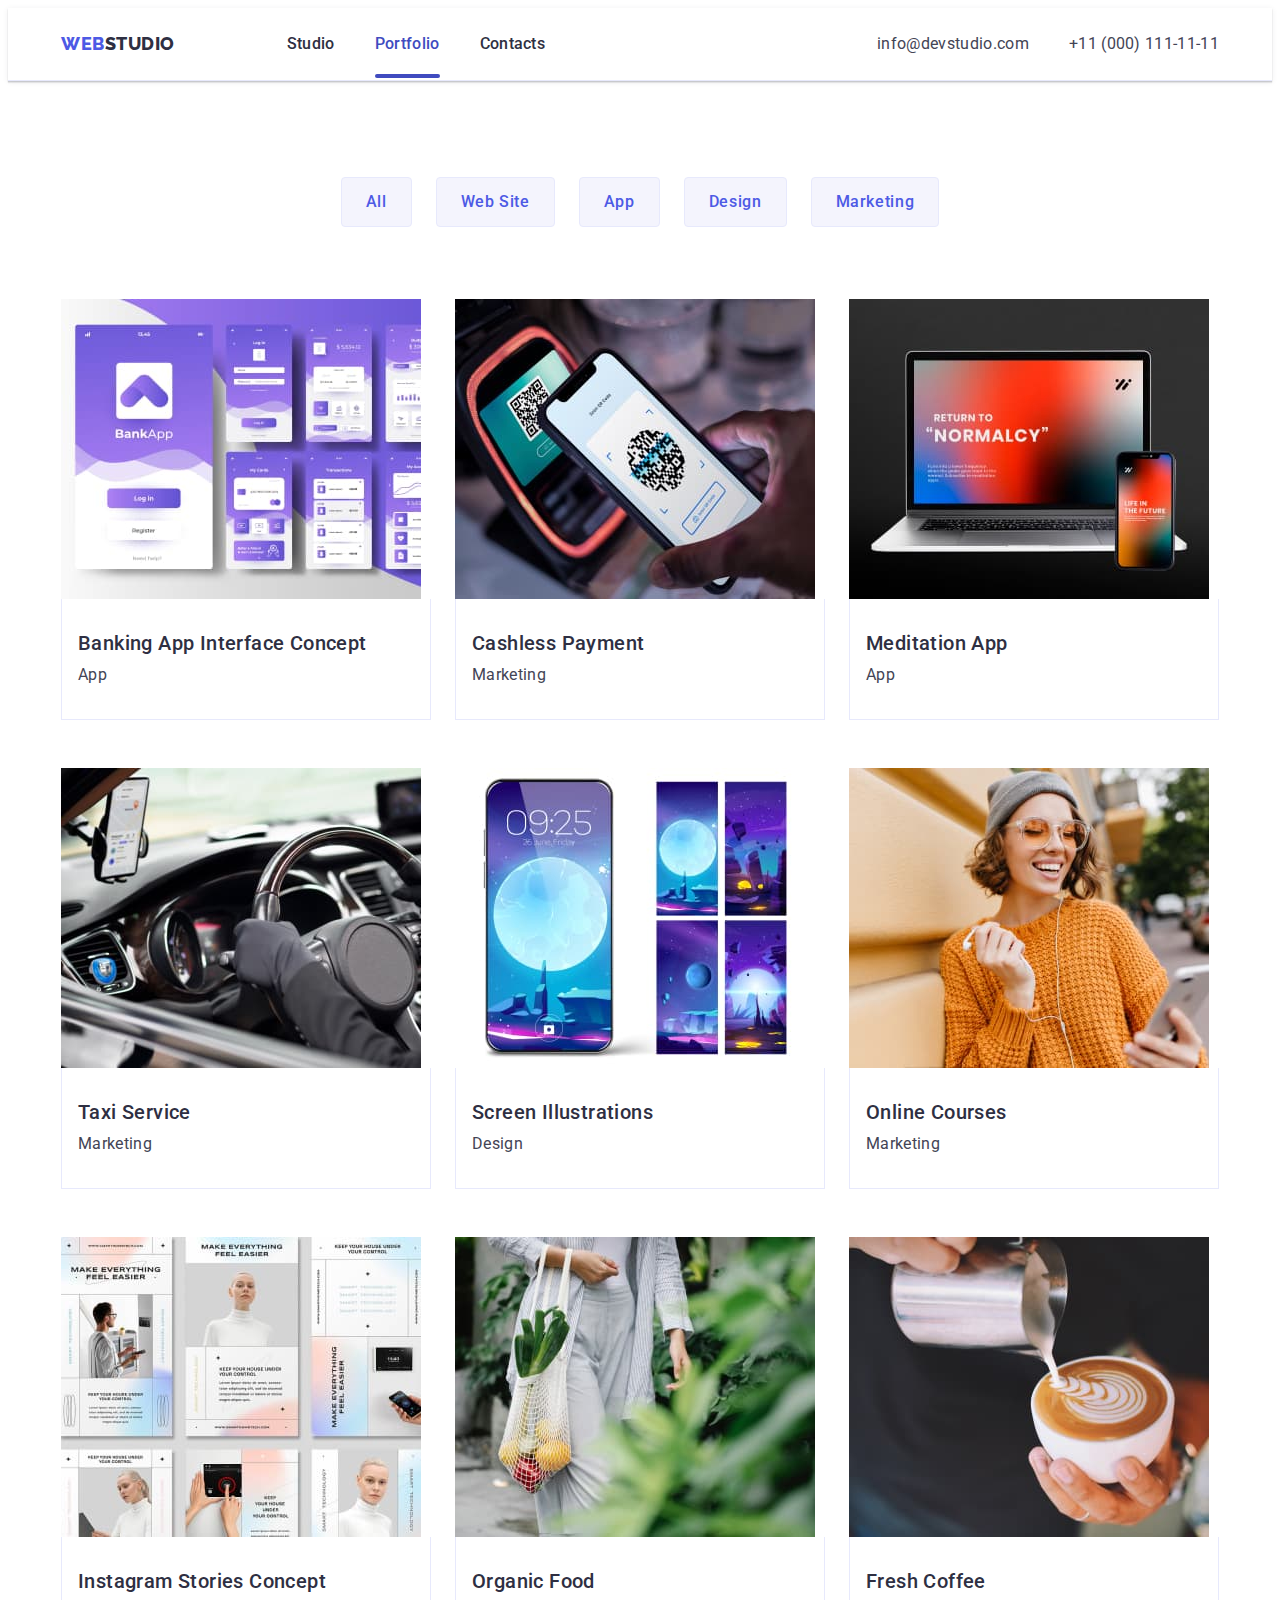
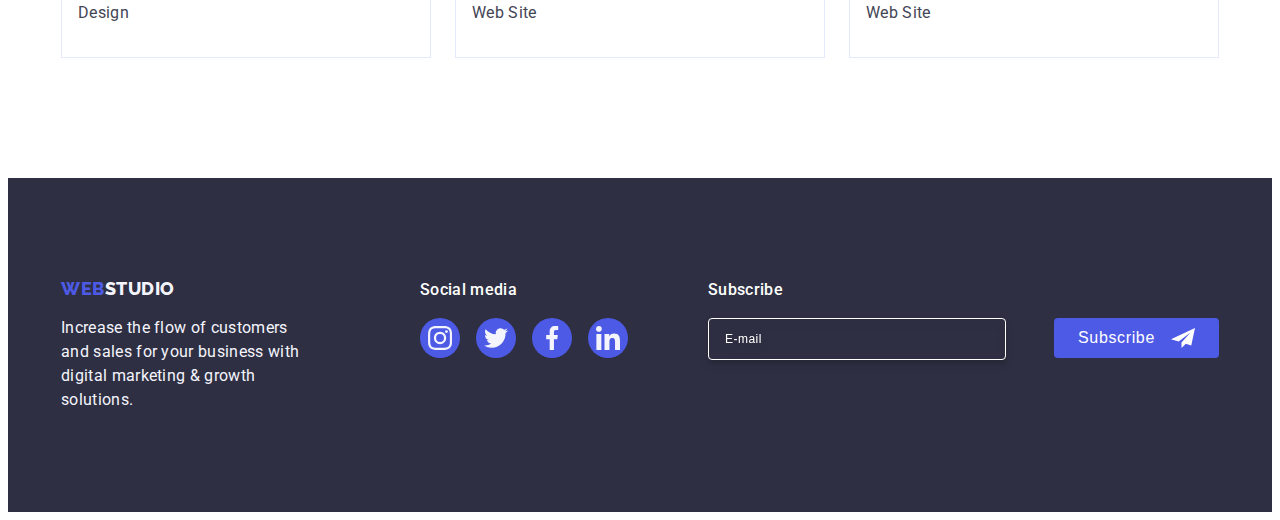
==== commit b91c38c2: "l" ====
--- a/portfolio.html
+++ b/portfolio.html
@@ -270,23 +270,20 @@
                     </li>
                 </ul>
             </div>
-            <div class="footer-bottom">
-                <p class="footer-title">Subscribe</p>
-                <form class="footer-form">
-                    <div class="footer-input-wrap">
-                        <label for="fotter-email" class="footer-label"></label>
-                        <input type="email" name="footer-email" id="footer-email" class="footer-input"
-                            placeholder="E-mail" />
-                    </div>
-                    <button type="submit" class="footer-form-btn">
-                        Subscribe
-                        <svg class="icon-telegram" width="24" height="24">
-                            <use href="./images/icons.svg#icon-telegram"></use>
-                        </svg>
-                    </button>
-                </form>
-            </div>
-        </div>
+                <div class="footer-bottom">
+                    <p class="footer-title">Subscribe</p>
+                    <form class="footer-form">
+                        <label aria-label="E-mail" class="footer-label ">
+                            <input type="email" name="footer-email" id="footer-email" class="footer-input" placeholder="E-mail" />
+                        </label>
+                        <button type="submit" class="footer-form-btn">
+                            Subscribe
+                            <svg class="icon-telegram" width="24" height="24">
+                                <use href="./images/icons.svg#icon-telegram"></use>
+                            </svg>
+                        </button>
+                    </form>
+                </div>
     </footer>
 </body>
 
--- a/css/styles.css
+++ b/css/styles.css
@@ -576,6 +576,10 @@
     gap: 24px;
 }
 
+.footer-label {
+    
+}
+
 .footer-input {
     width: 264px;
     height: 40px;
@@ -586,24 +590,17 @@
     background-color: transparent;
     padding: 0 16px;
     filter: drop-shadow(0px 4px 4px rgba(0, 0, 0, 0.15));
-}
-
-.footer-input-wrap {
-    position: relative;
-}
-
-.fotter-label {
-    position: absolute;
-    
-
-}
-
-.footer-input::placeholder {
     color: #FFF;
     font-size: 12px;
-    line-height: 2;
+    line-height: 1.5;
     letter-spacing: 0.04em;
-
+}
+
+
+
+.footer-input::placeholder {
+   
+color: #FFF;
 }
 
 .footer-form-btn {
@@ -844,11 +841,12 @@
     display: flex;
     align-items: center;
     justify-content: center;
+    text-align: center;
     color: #2E2F42;
     font-size: 16px;
     font-weight: 500;
     line-height: 1.5;
-    letter-spacing: -0.02em;
+    letter-spacing: 0.02em;
     margin-bottom: 16px;
 
 }
@@ -860,6 +858,8 @@
     height: 40px;
     outline: transparent;
     padding: 0 10px 0 38px;
+    background-color: transparent;
+    transition: border-color 250ms cubic-bezier(0.4, 0, 0.2, 1);
 }
 
 .modal-input:focus {
@@ -871,11 +871,11 @@
 }
 
 .input-label {
-    display: inline-block;
+    display: block;
     color: #8E8F99;
     font-size: 12px;
-    line-height: 1.16;
-    letter-spacing: -0.04em;
+    line-height: 1.17;
+    letter-spacing: 0.04em;
     margin-bottom: 4px;
 }
 
@@ -884,6 +884,7 @@
     left: 16px;
     top: 50%;
     transform: translateY(-50%);
+    transition: fill 250ms cubic-bezier(0.4, 0, 0.2, 1);
 }
 
 .modal-field {
@@ -892,6 +893,10 @@
 
 .input-wrap {
     position: relative;
+}
+
+.modal-field-comment {
+    margin-bottom: 16px
 }
 
 .modal-textarea {
@@ -902,21 +907,34 @@
     outline: transparent;
     padding: 8px 16px;
     resize: none;
-}
-
-.modal-textarea::placeholder {
     color: rgba(46, 47, 66, 0.40);
     font-size: 12px;
-    line-height: 1.16;
+    line-height: 1.17;
     letter-spacing: 0.04em;
-}
-
-.modal-check {}
+    background-color: transparent;
+    transition: border-color 250ms cubic-bezier(0.4, 0, 0.2, 1);
+}
+
+.modal-textarea:focus {
+    border-color: #4D5AE5;
+}
+
+.modal-textarea::placeholder {
+    
+}
+
+.modal-field-check {
+    margin-bottom: 16px;
+}
+
+.modal-check {
+    margin-bottom: 24px;
+}
 
 .check-text {
     color: #8E8F99;
     font-size: 12px;
-    line-height: 1.16;
+    line-height: 1.17;
     letter-spacing: 0.04em;
     display: inline-flex;
     align-items: center;
@@ -924,7 +942,7 @@
 }
 
 .check-text span {
-    display: flex;
+    
     align-items: center;
     justify-content: center;
     width: 16px;
@@ -933,6 +951,11 @@
     border: 1px solid rgba(46, 47, 66, 0.40);
     margin-right: 8px;
     fill: transparent;
+    transition: background-color 250ms cubic-bezier(0.4, 0, 0.2, 1), border 250ms cubic-bezier(0.4, 0, 0.2, 1), fill 250ms cubic-bezier(0.4, 0, 0.2, 1);
+}
+
+.label-span {
+display: inline-flex;
 }
 
 .check-icon {}
@@ -969,6 +992,9 @@
     line-height: 1.5;
     letter-spacing: 0.04em;
     margin-top: 24px;
+    font-weight: 500;
+    cursor: pointer;
+    transition: background-color 250ms cubic-bezier(0.4, 0, 0.2, 1);
 }
 
 .modal-btn-send:hover {
